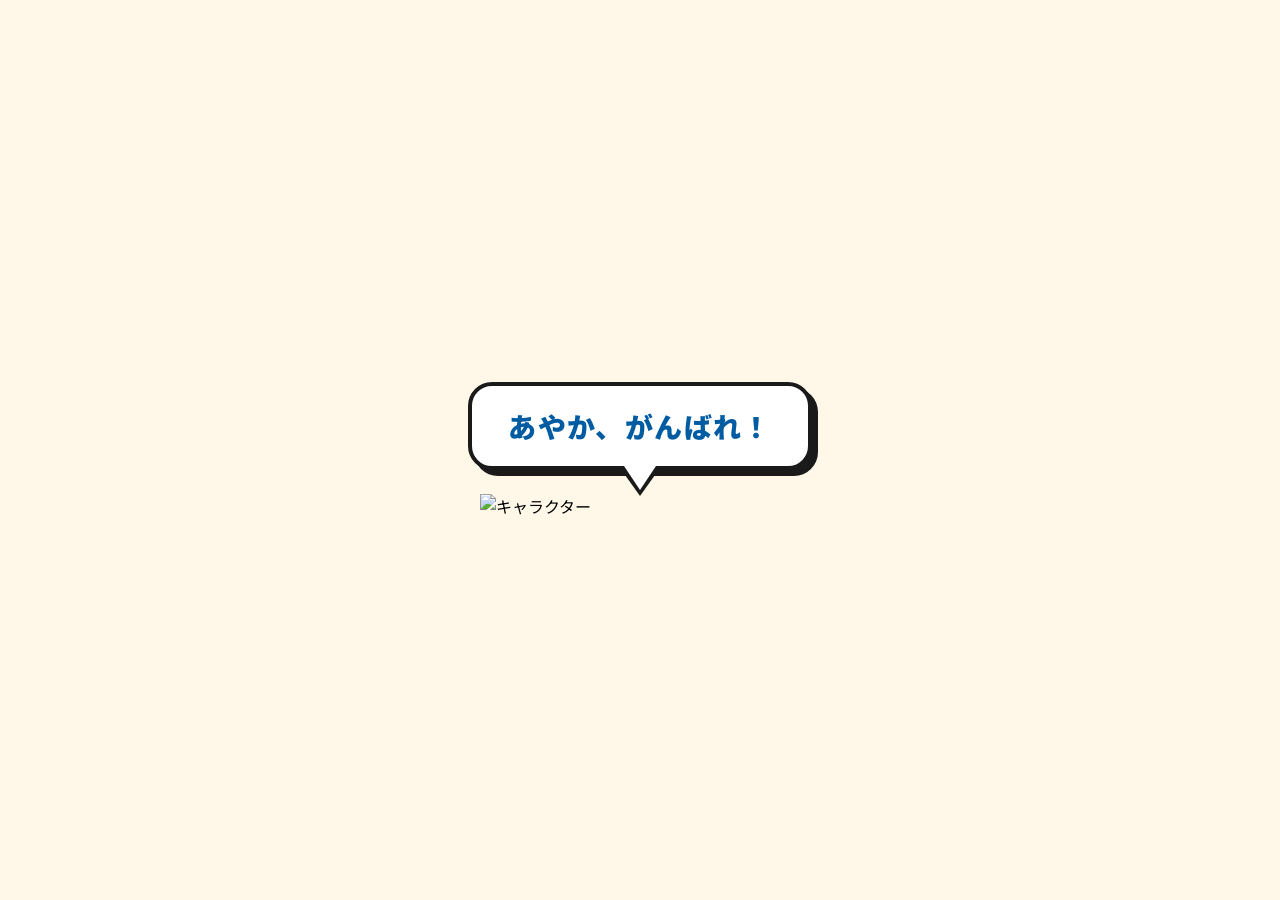
==== ayaka/index.html @ 5c18c041 "Add Ayaka encouragement page with speech bubble Created /ayaka/index.html featuring the character wi" ====
<!DOCTYPE html>
<html lang="ja">
<head>
    <meta charset="UTF-8">
    <meta name="viewport" content="width=device-width, initial-scale=1.0">
    <title>あやか、がんばれ！</title>
    <link rel="preconnect" href="https://fonts.googleapis.com">
    <link rel="preconnect" href="https://fonts.gstatic.com" crossorigin>
    <link href="https://fonts.googleapis.com/css2?family=Noto+Sans+JP:wght@700;900&display=swap" rel="stylesheet">
    <style>
        * {
            margin: 0;
            padding: 0;
            box-sizing: border-box;
        }

        body {
            font-family: "Noto Sans JP", sans-serif;
            background-color: #FFF8E8;
            min-height: 100vh;
            display: flex;
            justify-content: center;
            align-items: center;
            overflow: hidden;
        }

        .container {
            position: relative;
            display: flex;
            flex-direction: column;
            align-items: center;
        }

        .speech-bubble {
            position: relative;
            background: #ffffff;
            border: 4px solid #1A1A1A;
            border-radius: 24px;
            padding: 20px 36px;
            margin-bottom: 24px;
            animation: bounce 2s ease-in-out infinite;
            box-shadow: 6px 6px 0px #1A1A1A;
        }

        .speech-bubble::after {
            content: "";
            position: absolute;
            bottom: -24px;
            left: 50%;
            transform: translateX(-50%);
            width: 0;
            height: 0;
            border-left: 16px solid transparent;
            border-right: 16px solid transparent;
            border-top: 24px solid #ffffff;
        }

        .speech-bubble::before {
            content: "";
            position: absolute;
            bottom: -30px;
            left: 50%;
            transform: translateX(-50%);
            width: 0;
            height: 0;
            border-left: 20px solid transparent;
            border-right: 20px solid transparent;
            border-top: 28px solid #1A1A1A;
        }

        .speech-bubble p {
            font-size: 28px;
            font-weight: 900;
            color: #005CA2;
            white-space: nowrap;
            letter-spacing: 0.05em;
        }

        .character {
            width: 320px;
            height: auto;
            animation: sway 3s ease-in-out infinite;
        }

        @keyframes bounce {
            0%, 100% {
                transform: translateY(0);
            }
            50% {
                transform: translateY(-10px);
            }
        }

        @keyframes sway {
            0%, 100% {
                transform: rotate(0deg);
            }
            25% {
                transform: rotate(3deg);
            }
            75% {
                transform: rotate(-3deg);
            }
        }

        @media (max-width: 480px) {
            .character {
                width: 240px;
            }
            .speech-bubble p {
                font-size: 22px;
            }
            .speech-bubble {
                padding: 16px 24px;
            }
        }
    </style>
</head>
<body>
    <div class="container">
        <div class="speech-bubble">
            <p>あやか、がんばれ！</p>
        </div>
        <img src="character.png" alt="キャラクター" class="character">
    </div>
</body>
</html>
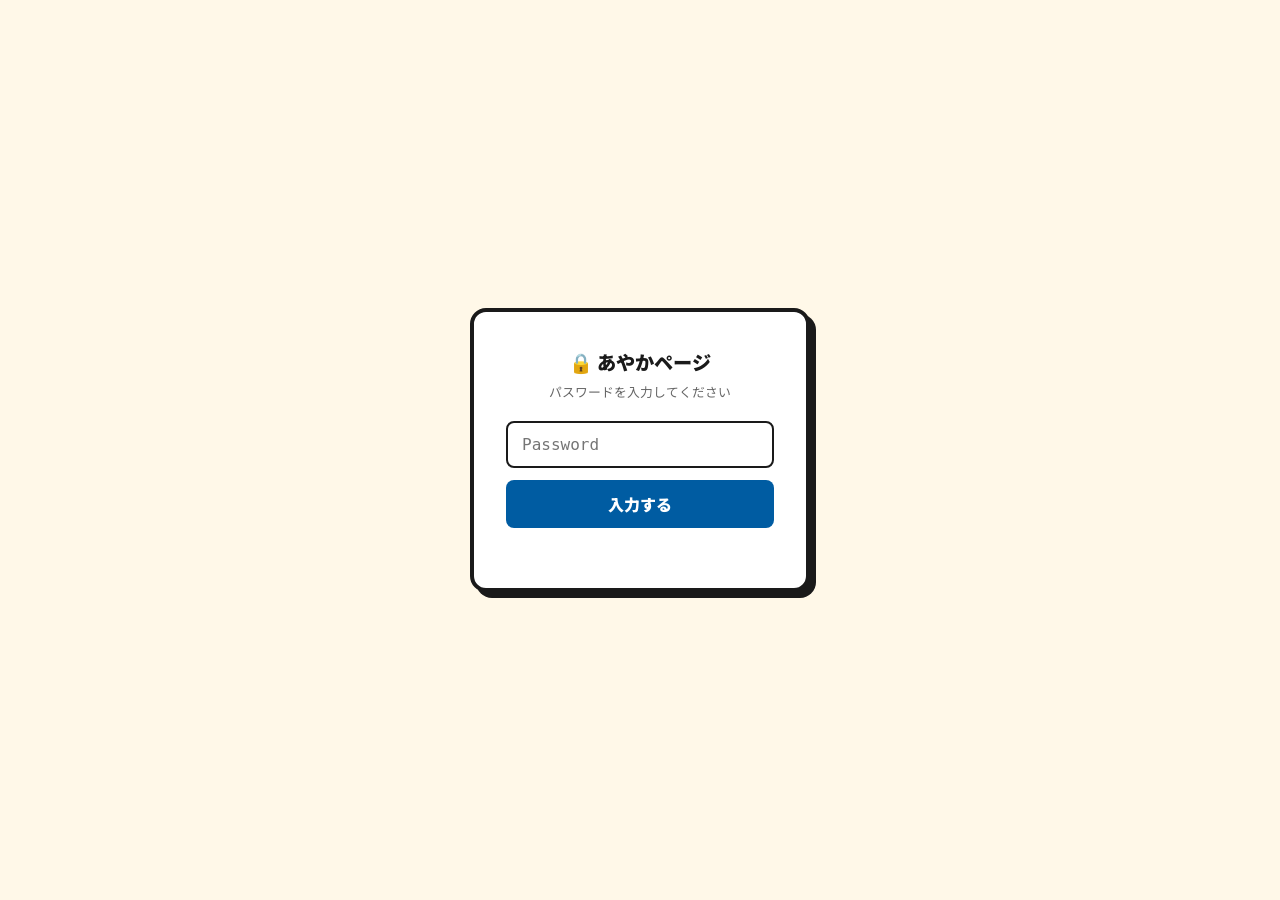
==== commit 01ccf440: "Add password gate to ayaka/index.html" ====
--- a/ayaka/index.html
+++ b/ayaka/index.html
@@ -114,14 +114,120 @@
                 padding: 16px 24px;
             }
         }
+
+        /* Password Gate */
+        #password-gate {
+            position: fixed;
+            inset: 0;
+            background: #FFF8E8;
+            z-index: 9999;
+            display: flex;
+            justify-content: center;
+            align-items: center;
+        }
+        #password-gate.hidden {
+            display: none;
+        }
+        #password-gate .gate-box {
+            background: #fff;
+            border: 4px solid #1A1A1A;
+            box-shadow: 6px 6px 0px #1A1A1A;
+            border-radius: 16px;
+            padding: 36px 32px;
+            max-width: 340px;
+            width: 90%;
+            text-align: center;
+        }
+        #password-gate h2 {
+            font-size: 1.2rem;
+            font-weight: 900;
+            margin-bottom: 6px;
+            color: #1A1A1A;
+        }
+        #password-gate p {
+            font-size: 0.8rem;
+            color: #666;
+            margin-bottom: 20px;
+        }
+        #password-gate input[type="password"] {
+            width: 100%;
+            border: 2px solid #1A1A1A;
+            border-radius: 8px;
+            padding: 12px 14px;
+            font-size: 1rem;
+            outline: none;
+            box-sizing: border-box;
+            margin-bottom: 12px;
+            font-family: monospace;
+        }
+        #password-gate input[type="password"]:focus {
+            border-color: #005CA2;
+        }
+        #password-gate button {
+            width: 100%;
+            padding: 12px;
+            background: #005CA2;
+            color: #fff;
+            font-weight: 900;
+            font-size: 1rem;
+            border: none;
+            border-radius: 8px;
+            cursor: pointer;
+            font-family: "Noto Sans JP", sans-serif;
+        }
+        #password-gate button:hover {
+            background: #003f73;
+        }
+        #password-gate .error-msg {
+            color: #c0392b;
+            font-size: 0.8rem;
+            font-weight: 700;
+            min-height: 1.2em;
+            margin-top: 8px;
+        }
     </style>
 </head>
 <body>
+
+    <!-- Password Gate -->
+    <div id="password-gate">
+        <div class="gate-box">
+            <h2>🔒 あやかページ</h2>
+            <p>パスワードを入力してください</p>
+            <input type="password" id="pw-input" placeholder="Password" autocomplete="current-password">
+            <button onclick="checkPassword()">入力する</button>
+            <div class="error-msg" id="pw-error"></div>
+        </div>
+    </div>
+
     <div class="container">
         <div class="speech-bubble">
             <p>あやか、がんばれ！</p>
         </div>
         <img src="character.png" alt="キャラクター" class="character">
     </div>
+
+    <script>
+        (function() {
+            if (sessionStorage.getItem('ayaka_auth') === '1') {
+                document.getElementById('password-gate').classList.add('hidden');
+            }
+        })();
+
+        function checkPassword() {
+            if (document.getElementById('pw-input').value === 'bookbouquet-unlock') {
+                sessionStorage.setItem('ayaka_auth', '1');
+                document.getElementById('password-gate').classList.add('hidden');
+            } else {
+                document.getElementById('pw-error').textContent = 'パスワードが正しくありません';
+                document.getElementById('pw-input').value = '';
+                document.getElementById('pw-input').focus();
+            }
+        }
+
+        document.getElementById('pw-input').addEventListener('keydown', function(e) {
+            if (e.key === 'Enter') checkPassword();
+        });
+    </script>
 </body>
 </html>
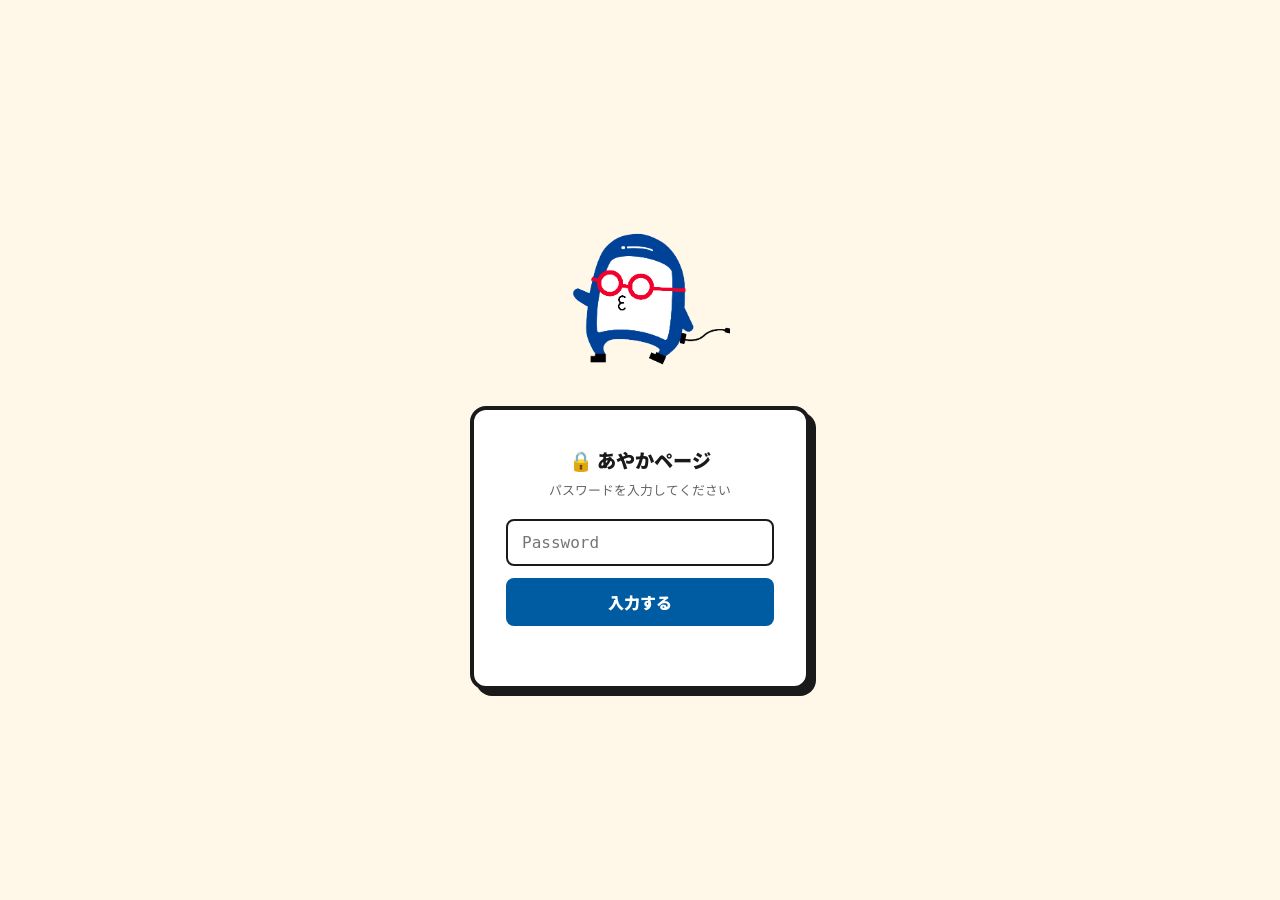
==== commit 7ec10b4f: "Remove password from index.html; add character.png to ayaka password screen" ====
--- a/ayaka/index.html
+++ b/ayaka/index.html
@@ -122,8 +122,10 @@
             background: #FFF8E8;
             z-index: 9999;
             display: flex;
+            flex-direction: column;
             justify-content: center;
             align-items: center;
+            gap: 0;
         }
         #password-gate.hidden {
             display: none;
@@ -191,6 +193,7 @@
 
     <!-- Password Gate -->
     <div id="password-gate">
+        <img src="character.png" alt="キャラクター" style="width:180px;height:auto;margin-bottom:16px;animation:sway 3s ease-in-out infinite;">
         <div class="gate-box">
             <h2>🔒 あやかページ</h2>
             <p>パスワードを入力してください</p>
